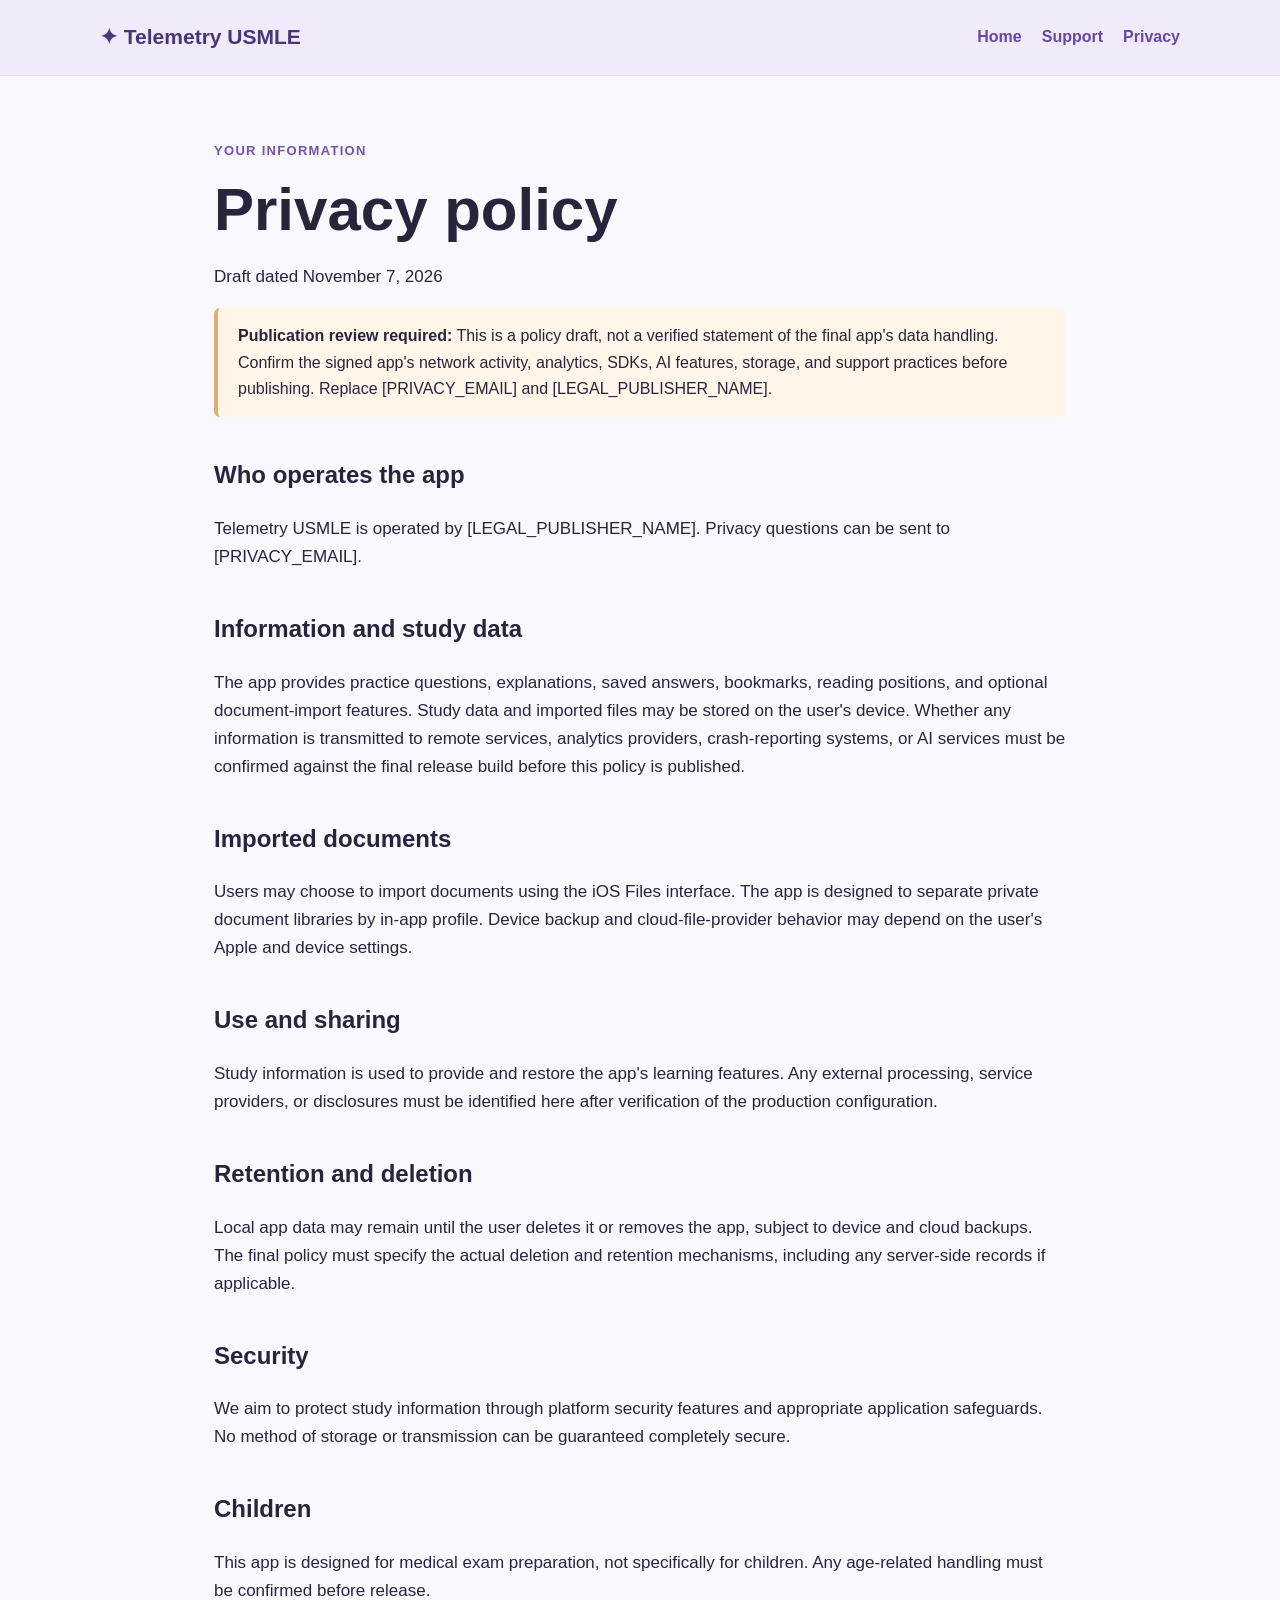
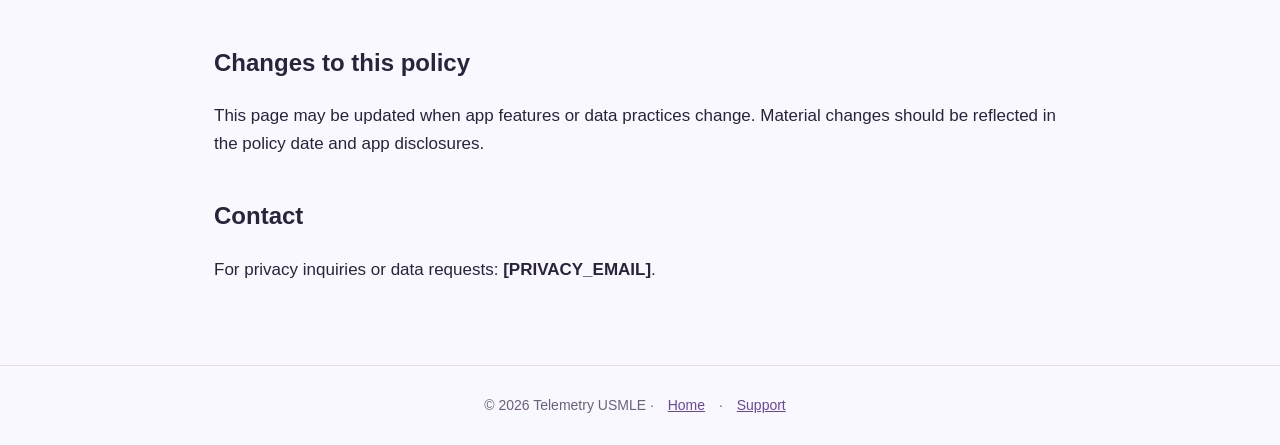
==== privacy.html @ 8b522fc5 "Add files via upload" ====
<!doctype html><html lang="en"><head><meta charset="utf-8"><meta name="viewport" content="width=device-width,initial-scale=1"><title>Privacy Policy | Telemetry USMLE</title><link rel="stylesheet" href="style.css"></head><body><header><a class="brand" href="index.html">✦ Telemetry USMLE</a><nav><a href="index.html">Home</a><a href="support.html">Support</a><a href="privacy.html">Privacy</a></nav></header><main><div class="eyebrow">Your information</div><h1>Privacy policy</h1><p>Draft dated November 7, 2026</p><div class="note"><strong>Publication review required:</strong> This is a policy draft, not a verified statement of the final app's data handling. Confirm the signed app's network activity, analytics, SDKs, AI features, storage, and support practices before publishing. Replace [PRIVACY_EMAIL] and [LEGAL_PUBLISHER_NAME].</div><h2>Who operates the app</h2><p>Telemetry USMLE is operated by [LEGAL_PUBLISHER_NAME]. Privacy questions can be sent to [PRIVACY_EMAIL].</p><h2>Information and study data</h2><p>The app provides practice questions, explanations, saved answers, bookmarks, reading positions, and optional document-import features. Study data and imported files may be stored on the user's device. Whether any information is transmitted to remote services, analytics providers, crash-reporting systems, or AI services must be confirmed against the final release build before this policy is published.</p><h2>Imported documents</h2><p>Users may choose to import documents using the iOS Files interface. The app is designed to separate private document libraries by in-app profile. Device backup and cloud-file-provider behavior may depend on the user's Apple and device settings.</p><h2>Use and sharing</h2><p>Study information is used to provide and restore the app's learning features. Any external processing, service providers, or disclosures must be identified here after verification of the production configuration.</p><h2>Retention and deletion</h2><p>Local app data may remain until the user deletes it or removes the app, subject to device and cloud backups. The final policy must specify the actual deletion and retention mechanisms, including any server-side records if applicable.</p><h2>Security</h2><p>We aim to protect study information through platform security features and appropriate application safeguards. No method of storage or transmission can be guaranteed completely secure.</p><h2>Children</h2><p>This app is designed for medical exam preparation, not specifically for children. Any age-related handling must be confirmed before release.</p><h2>Changes to this policy</h2><p>This page may be updated when app features or data practices change. Material changes should be reflected in the policy date and app disclosures.</p><h2>Contact</h2><p>For privacy inquiries or data requests: <strong>[PRIVACY_EMAIL]</strong>.</p></main><footer>© 2026 Telemetry USMLE · <a href="index.html">Home</a> · <a href="support.html">Support</a></footer></body></html>
---- style.css ----
:root{font-family:Inter,-apple-system,BlinkMacSystemFont,'Segoe UI',sans-serif;color:#29243b;background:#faf8ff}*{box-sizing:border-box}body{margin:0;line-height:1.65}header{background:#f0eafa;border-bottom:1px solid #e4dbf2;padding:20px max(6%,calc((100% - 1080px)/2));display:flex;justify-content:space-between;align-items:center;gap:20px;flex-wrap:wrap}a{color:#6747a3}nav a{margin-left:20px;text-decoration:none;font-weight:600}.brand{font-weight:800;color:#493579;text-decoration:none;font-size:21px}main{max-width:900px;margin:auto;padding:64px 24px}.hero{padding:35px 0 55px}.eyebrow{color:#7353ad;font-weight:700;letter-spacing:.1em;text-transform:uppercase;font-size:13px}h1{font-size:clamp(36px,6vw,60px);line-height:1.12;margin:15px 0 20px}h2{margin-top:38px;font-size:24px}p,li{font-size:17px}.lead{font-size:21px;color:#5b526d;max-width:690px}.pill{display:inline-block;background:#e7f5ed;border-radius:20px;padding:5px 14px;color:#245f4d;font-size:13px;font-weight:700}.button{display:inline-block;background:#7457ae;color:white;padding:13px 22px;border-radius:12px;text-decoration:none;font-weight:700;margin:14px 12px 0 0}.button.secondary{background:#efe8fa;color:#594088}.cards{display:grid;grid-template-columns:repeat(auto-fit,minmax(230px,1fr));gap:16px;margin-top:30px}.card{background:white;border:1px solid #e9e1f2;border-radius:18px;padding:23px}.note{background:#fff5e8;border-left:4px solid #dfad6c;padding:15px 20px;border-radius:6px}footer{padding:28px 6%;border-top:1px solid #e4dbf2;text-align:center;color:#6b617a;font-size:14px}footer a{margin:0 10px}@media(max-width:600px){nav a{margin:0 12px 0 0}main{padding:40px 20px}}
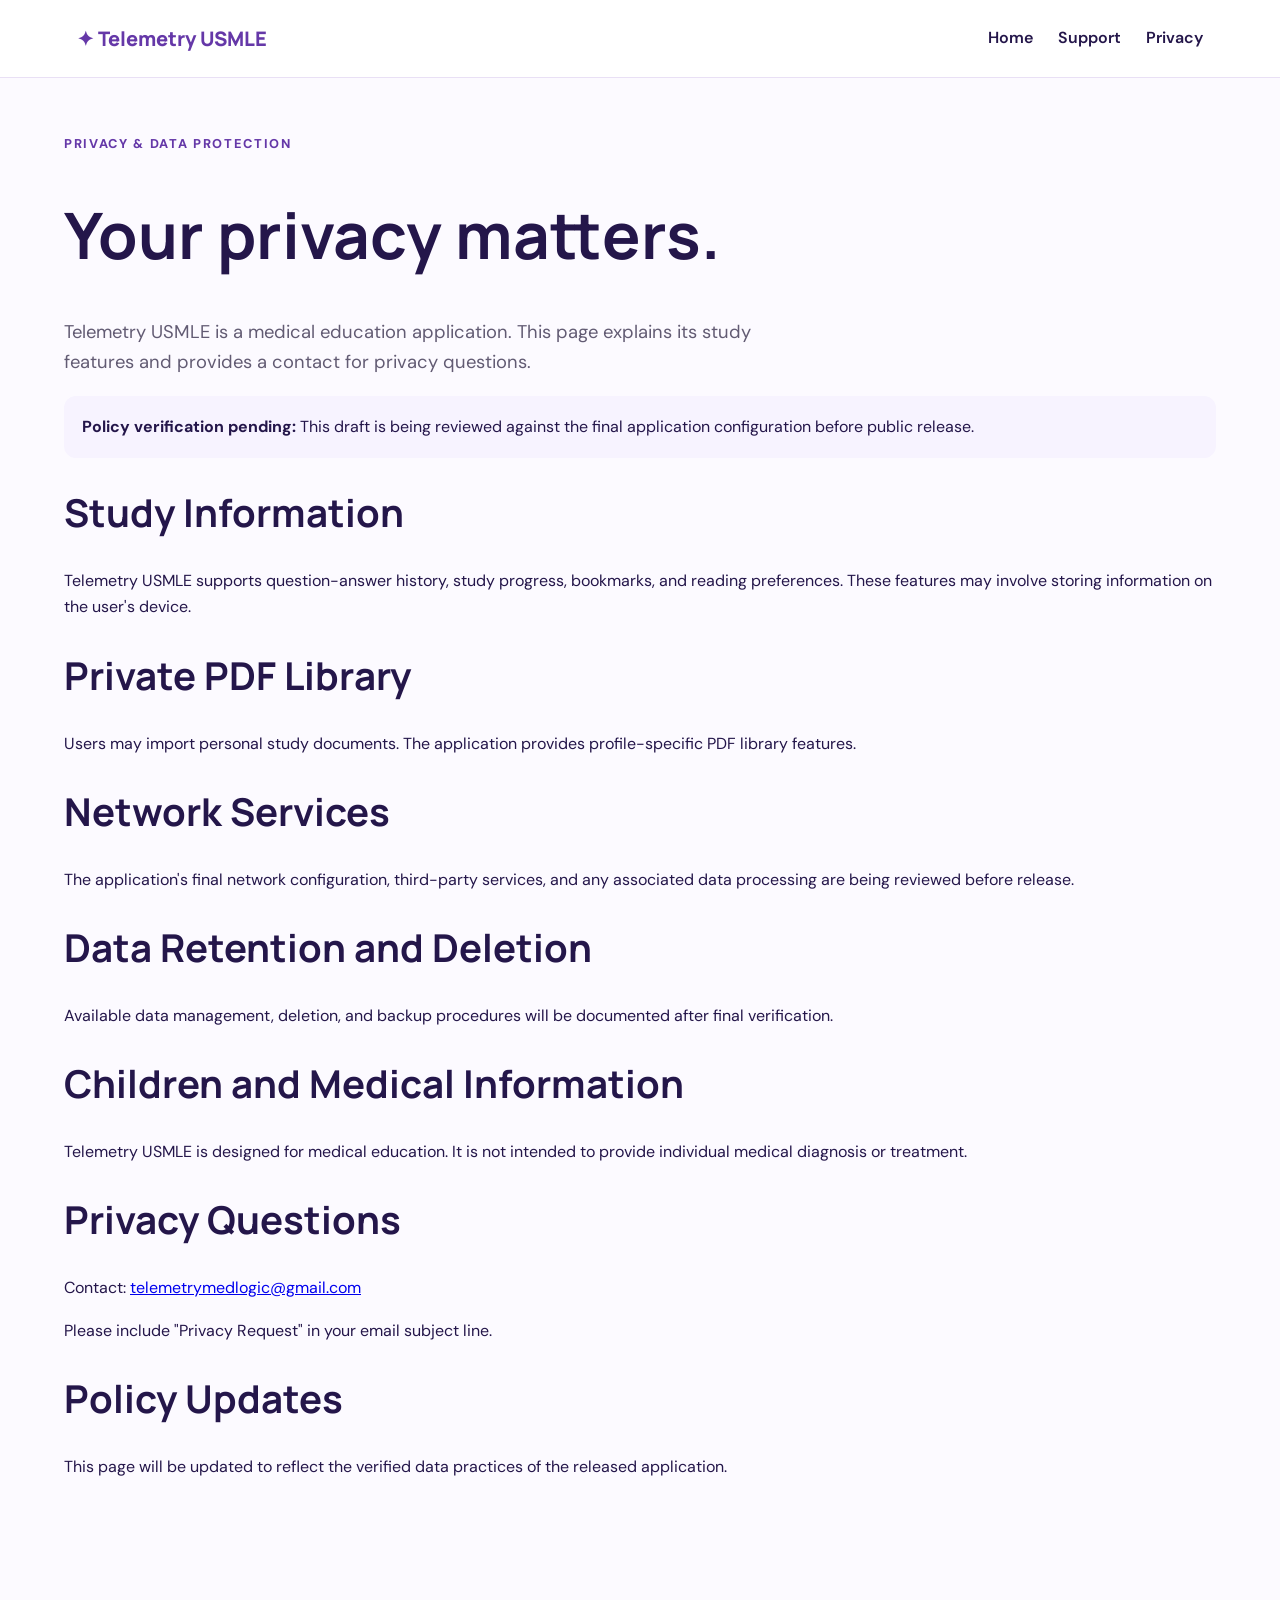
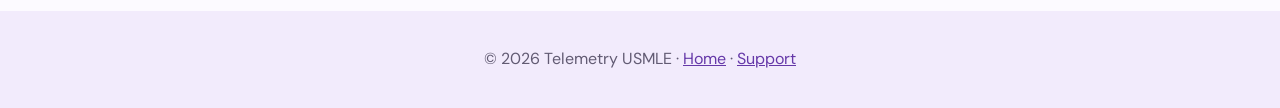
==== commit 72717398: "Update privacy.html" ====
--- a/privacy.html
+++ b/privacy.html
@@ -1 +1,99 @@
-<!doctype html><html lang="en"><head><meta charset="utf-8"><meta name="viewport" content="width=device-width,initial-scale=1"><title>Privacy Policy | Telemetry USMLE</title><link rel="stylesheet" href="style.css"></head><body><header><a class="brand" href="index.html">✦ Telemetry USMLE</a><nav><a href="index.html">Home</a><a href="support.html">Support</a><a href="privacy.html">Privacy</a></nav></header><main><div class="eyebrow">Your information</div><h1>Privacy policy</h1><p>Draft dated November 7, 2026</p><div class="note"><strong>Publication review required:</strong> This is a policy draft, not a verified statement of the final app's data handling. Confirm the signed app's network activity, analytics, SDKs, AI features, storage, and support practices before publishing. Replace [PRIVACY_EMAIL] and [LEGAL_PUBLISHER_NAME].</div><h2>Who operates the app</h2><p>Telemetry USMLE is operated by [LEGAL_PUBLISHER_NAME]. Privacy questions can be sent to [PRIVACY_EMAIL].</p><h2>Information and study data</h2><p>The app provides practice questions, explanations, saved answers, bookmarks, reading positions, and optional document-import features. Study data and imported files may be stored on the user's device. Whether any information is transmitted to remote services, analytics providers, crash-reporting systems, or AI services must be confirmed against the final release build before this policy is published.</p><h2>Imported documents</h2><p>Users may choose to import documents using the iOS Files interface. The app is designed to separate private document libraries by in-app profile. Device backup and cloud-file-provider behavior may depend on the user's Apple and device settings.</p><h2>Use and sharing</h2><p>Study information is used to provide and restore the app's learning features. Any external processing, service providers, or disclosures must be identified here after verification of the production configuration.</p><h2>Retention and deletion</h2><p>Local app data may remain until the user deletes it or removes the app, subject to device and cloud backups. The final policy must specify the actual deletion and retention mechanisms, including any server-side records if applicable.</p><h2>Security</h2><p>We aim to protect study information through platform security features and appropriate application safeguards. No method of storage or transmission can be guaranteed completely secure.</p><h2>Children</h2><p>This app is designed for medical exam preparation, not specifically for children. Any age-related handling must be confirmed before release.</p><h2>Changes to this policy</h2><p>This page may be updated when app features or data practices change. Material changes should be reflected in the policy date and app disclosures.</p><h2>Contact</h2><p>For privacy inquiries or data requests: <strong>[PRIVACY_EMAIL]</strong>.</p></main><footer>© 2026 Telemetry USMLE · <a href="index.html">Home</a> · <a href="support.html">Support</a></footer></body></html>
+
+<!DOCTYPE html>
+<html lang="en">
+<head>
+  <meta charset="UTF-8">
+  <meta name="viewport" content="width=device-width, initial-scale=1">
+  <meta name="description" content="Privacy information for Telemetry USMLE.">
+  <title>Privacy Policy | Telemetry USMLE</title>
+  <link rel="stylesheet" href="style.css">
+</head>
+<body>
+  <header>
+    <a class="brand" href="index.html">✦ Telemetry USMLE</a>
+    <nav aria-label="Main navigation">
+      <a href="index.html">Home</a>
+      <a href="support.html">Support</a>
+      <a href="privacy.html">Privacy</a>
+    </nav>
+  </header>
+
+  <main>
+    <div class="eyebrow">Privacy & Data Protection</div>
+    <h1>Your privacy matters.</h1>
+    <p class="lead">
+      Telemetry USMLE is a medical education application.
+      This page explains its study features and
+      provides a contact for privacy questions.
+    </p>
+
+    <div class="note">
+      <strong>Policy verification pending:</strong>
+      This draft is being reviewed against the
+      final application configuration before
+      public release.
+    </div>
+
+    <h2>Study Information</h2>
+    <p>
+      Telemetry USMLE supports question-answer history,
+      study progress, bookmarks, and reading preferences.
+      These features may involve storing information
+      on the user's device.
+    </p>
+
+    <h2>Private PDF Library</h2>
+    <p>
+      Users may import personal study documents.
+      The application provides profile-specific
+      PDF library features.
+    </p>
+
+    <h2>Network Services</h2>
+    <p>
+      The application's final network configuration,
+      third-party services, and any associated
+      data processing are being reviewed before release.
+    </p>
+
+    <h2>Data Retention and Deletion</h2>
+    <p>
+      Available data management, deletion,
+      and backup procedures will be documented
+      after final verification.
+    </p>
+
+    <h2>Children and Medical Information</h2>
+    <p>
+      Telemetry USMLE is designed for medical education.
+      It is not intended to provide individual medical
+      diagnosis or treatment.
+    </p>
+
+    <h2>Privacy Questions</h2>
+    <p>
+      Contact:
+      <a href="mailto:telemetrymedlogic@gmail.com">
+        telemetrymedlogic@gmail.com
+      </a>
+    </p>
+
+    <p>
+      Please include "Privacy Request" in your
+      email subject line.
+    </p>
+
+    <h2>Policy Updates</h2>
+    <p>
+      This page will be updated to reflect the
+      verified data practices of the released application.
+    </p>
+  </main>
+
+  <footer>
+    © 2026 Telemetry USMLE ·
+    <a href="index.html">Home</a> ·
+    <a href="support.html">Support</a>
+  </footer>
+</body>
+</html>
--- a/style.css
+++ b/style.css
@@ -1 +1,140 @@
-:root{font-family:Inter,-apple-system,BlinkMacSystemFont,'Segoe UI',sans-serif;color:#29243b;background:#faf8ff}*{box-sizing:border-box}body{margin:0;line-height:1.65}header{background:#f0eafa;border-bottom:1px solid #e4dbf2;padding:20px max(6%,calc((100% - 1080px)/2));display:flex;justify-content:space-between;align-items:center;gap:20px;flex-wrap:wrap}a{color:#6747a3}nav a{margin-left:20px;text-decoration:none;font-weight:600}.brand{font-weight:800;color:#493579;text-decoration:none;font-size:21px}main{max-width:900px;margin:auto;padding:64px 24px}.hero{padding:35px 0 55px}.eyebrow{color:#7353ad;font-weight:700;letter-spacing:.1em;text-transform:uppercase;font-size:13px}h1{font-size:clamp(36px,6vw,60px);line-height:1.12;margin:15px 0 20px}h2{margin-top:38px;font-size:24px}p,li{font-size:17px}.lead{font-size:21px;color:#5b526d;max-width:690px}.pill{display:inline-block;background:#e7f5ed;border-radius:20px;padding:5px 14px;color:#245f4d;font-size:13px;font-weight:700}.button{display:inline-block;background:#7457ae;color:white;padding:13px 22px;border-radius:12px;text-decoration:none;font-weight:700;margin:14px 12px 0 0}.button.secondary{background:#efe8fa;color:#594088}.cards{display:grid;grid-template-columns:repeat(auto-fit,minmax(230px,1fr));gap:16px;margin-top:30px}.card{background:white;border:1px solid #e9e1f2;border-radius:18px;padding:23px}.note{background:#fff5e8;border-left:4px solid #dfad6c;padding:15px 20px;border-radius:6px}footer{padding:28px 6%;border-top:1px solid #e4dbf2;text-align:center;color:#6b617a;font-size:14px}footer a{margin:0 10px}@media(max-width:600px){nav a{margin:0 12px 0 0}main{padding:40px 20px}}
+
+@import url('https://fonts.googleapis.com/css2?family=DM+Sans:wght@400;500;600;700&family=Manrope:wght@400;500;600;700;800&display=swap');
+
+:root {
+  --ink: #24164a;
+  --purple: #6538a8;
+  --violet: #8052c5;
+  --soft: #f7f3ff;
+  --line: #e9e0f5;
+  --muted: #625b73;
+}
+
+* { box-sizing: border-box; }
+
+body {
+  margin: 0;
+  color: var(--ink);
+  background: #fcfaff;
+  font-family: 'DM Sans', sans-serif;
+  line-height: 1.65;
+}
+
+header {
+  display: flex;
+  justify-content: space-between;
+  align-items: center;
+  padding: 22px 6%;
+  background: white;
+  border-bottom: 1px solid var(--line);
+}
+
+.brand {
+  font-family: Manrope, sans-serif;
+  font-weight: 800;
+  font-size: 1.25rem;
+  color: var(--purple);
+  text-decoration: none;
+}
+
+nav { display: flex; gap: 25px; }
+
+nav a {
+  color: var(--ink);
+  font-weight: 600;
+  text-decoration: none;
+}
+
+nav a:hover { color: var(--violet); }
+
+main {
+  width: min(1160px, 90%);
+  margin: 0 auto;
+  padding: 55px 0;
+}
+
+h1, h2, h3 {
+  font-family: Manrope, sans-serif;
+  line-height: 1.2;
+}
+
+h1 { font-size: clamp(2.5rem, 5vw, 4.5rem); }
+h2 { font-size: clamp(1.6rem, 3vw, 2.5rem); }
+
+.lead {
+  font-size: 1.15rem;
+  color: var(--muted);
+  max-width: 700px;
+}
+
+.eyebrow {
+  color: var(--purple);
+  text-transform: uppercase;
+  letter-spacing: .13em;
+  font-size: .8rem;
+  font-weight: 800;
+}
+
+.hero {
+  display: grid;
+  grid-template-columns: 1fr 1fr;
+  gap: 45px;
+  align-items: center;
+  padding: 55px 0;
+}
+
+.hero img, .feature-image {
+  width: 100%;
+  border-radius: 24px;
+  object-fit: cover;
+}
+
+.card {
+  background: white;
+  border: 1px solid var(--line);
+  border-radius: 20px;
+  padding: 28px;
+  box-shadow: 0 12px 35px rgba(55, 30, 100, .06);
+}
+
+.grid {
+  display: grid;
+  grid-template-columns: repeat(3, 1fr);
+  gap: 20px;
+}
+
+.button, .btn {
+  display: inline-block;
+  padding: 13px 25px;
+  border-radius: 12px;
+  background: var(--purple);
+  color: white;
+  font-weight: 700;
+  text-decoration: none;
+}
+
+.button:hover, .btn:hover { background: #4b2687; }
+
+.note {
+  padding: 18px;
+  border-radius: 12px;
+  background: var(--soft);
+}
+
+footer {
+  margin-top: 60px;
+  padding: 35px 6%;
+  text-align: center;
+  background: #f2ebfc;
+  color: var(--muted);
+}
+
+footer a { color: var(--purple); }
+
+@media (max-width: 760px) {
+  header { flex-direction: column; gap: 15px; }
+  nav { flex-wrap: wrap; justify-content: center; }
+  .hero { grid-template-columns: 1fr; }
+  .grid { grid-template-columns: 1fr; }
+  main { padding: 30px 0; }
+}
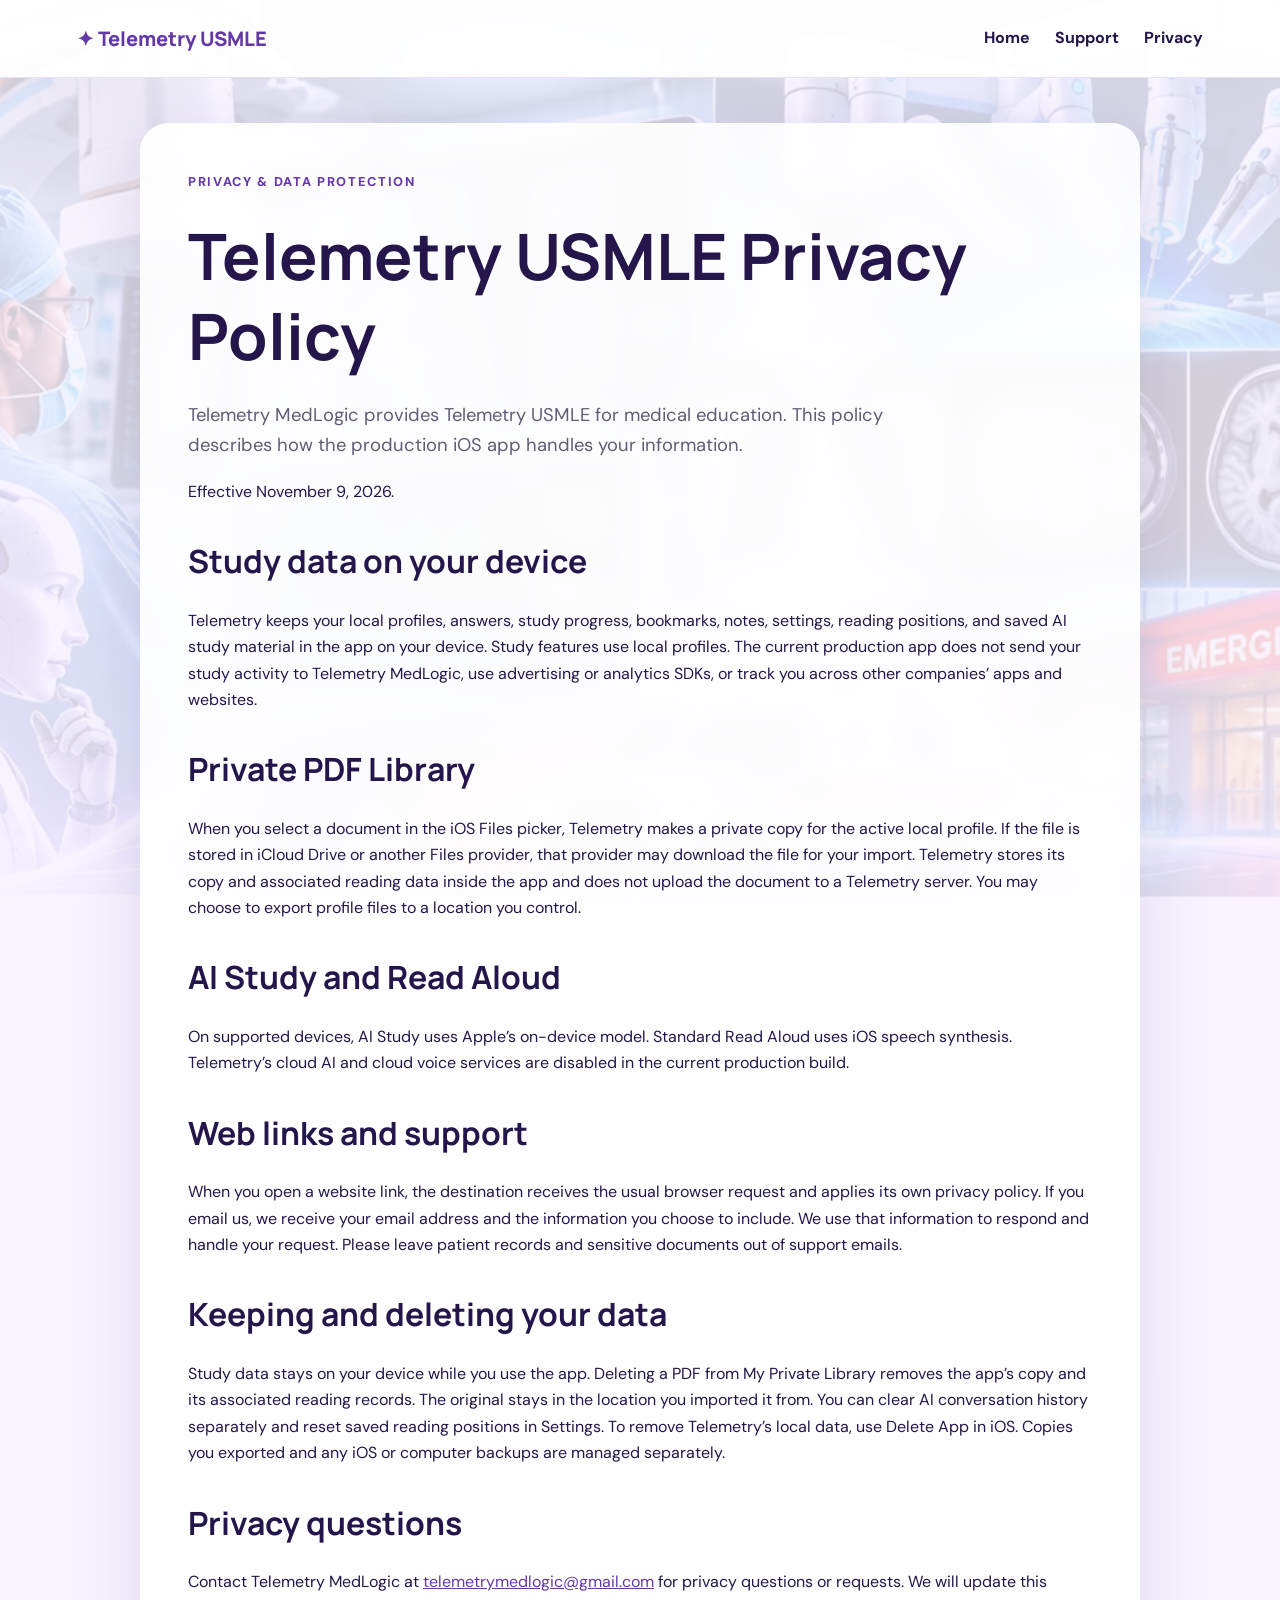
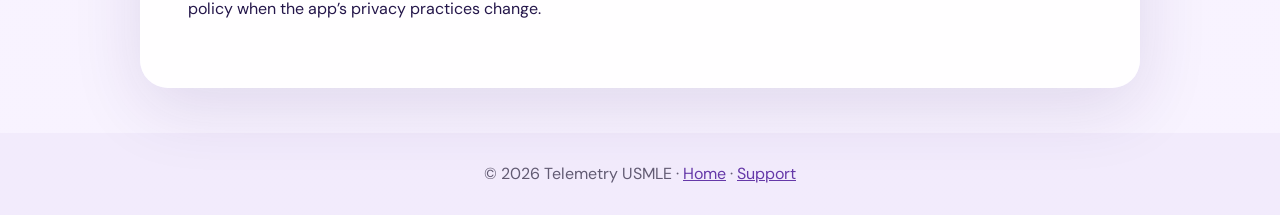
==== commit c30c0023: "Publish verified Telemetry USMLE privacy policy" ====
--- a/privacy.html
+++ b/privacy.html
@@ -1,10 +1,9 @@
-
 <!DOCTYPE html>
 <html lang="en">
 <head>
   <meta charset="UTF-8">
   <meta name="viewport" content="width=device-width, initial-scale=1">
-  <meta name="description" content="Privacy information for Telemetry USMLE.">
+  <meta name="description" content="How Telemetry USMLE handles your study data and private documents.">
   <title>Privacy Policy | Telemetry USMLE</title>
   <link rel="stylesheet" href="style.css">
 </head>
@@ -14,80 +13,33 @@
     <nav aria-label="Main navigation">
       <a href="index.html">Home</a>
       <a href="support.html">Support</a>
-      <a href="privacy.html">Privacy</a>
+      <a href="privacy.html" aria-current="page">Privacy</a>
     </nav>
   </header>
 
   <main>
-    <div class="eyebrow">Privacy & Data Protection</div>
-    <h1>Your privacy matters.</h1>
-    <p class="lead">
-      Telemetry USMLE is a medical education application.
-      This page explains its study features and
-      provides a contact for privacy questions.
-    </p>
+    <div class="eyebrow">Privacy &amp; Data Protection</div>
+    <h1>Telemetry USMLE Privacy Policy</h1>
+    <p class="lead">Telemetry MedLogic provides Telemetry USMLE for medical education. This policy describes how the production iOS app handles your information.</p>
+    <p>Effective November 9, 2026.</p>
 
-    <div class="note">
-      <strong>Policy verification pending:</strong>
-      This draft is being reviewed against the
-      final application configuration before
-      public release.
-    </div>
-
-    <h2>Study Information</h2>
-    <p>
-      Telemetry USMLE supports question-answer history,
-      study progress, bookmarks, and reading preferences.
-      These features may involve storing information
-      on the user's device.
-    </p>
+    <h2>Study data on your device</h2>
+    <p>Telemetry keeps your local profiles, answers, study progress, bookmarks, notes, settings, reading positions, and saved AI study material in the app on your device. Study features use local profiles. The current production app does not send your study activity to Telemetry MedLogic, use advertising or analytics SDKs, or track you across other companies’ apps and websites.</p>
 
     <h2>Private PDF Library</h2>
-    <p>
-      Users may import personal study documents.
-      The application provides profile-specific
-      PDF library features.
-    </p>
+    <p>When you select a document in the iOS Files picker, Telemetry makes a private copy for the active local profile. If the file is stored in iCloud Drive or another Files provider, that provider may download the file for your import. Telemetry stores its copy and associated reading data inside the app and does not upload the document to a Telemetry server. You may choose to export profile files to a location you control.</p>
 
-    <h2>Network Services</h2>
-    <p>
-      The application's final network configuration,
-      third-party services, and any associated
-      data processing are being reviewed before release.
-    </p>
+    <h2>AI Study and Read Aloud</h2>
+    <p>On supported devices, AI Study uses Apple’s on-device model. Standard Read Aloud uses iOS speech synthesis. Telemetry’s cloud AI and cloud voice services are disabled in the current production build.</p>
 
-    <h2>Data Retention and Deletion</h2>
-    <p>
-      Available data management, deletion,
-      and backup procedures will be documented
-      after final verification.
-    </p>
+    <h2>Web links and support</h2>
+    <p>When you open a website link, the destination receives the usual browser request and applies its own privacy policy. If you email us, we receive your email address and the information you choose to include. We use that information to respond and handle your request. Please leave patient records and sensitive documents out of support emails.</p>
 
-    <h2>Children and Medical Information</h2>
-    <p>
-      Telemetry USMLE is designed for medical education.
-      It is not intended to provide individual medical
-      diagnosis or treatment.
-    </p>
+    <h2>Keeping and deleting your data</h2>
+    <p>Study data stays on your device while you use the app. Deleting a PDF from My Private Library removes the app’s copy and its associated reading records. The original stays in the location you imported it from. You can clear AI conversation history separately and reset saved reading positions in Settings. To remove Telemetry’s local data, use Delete App in iOS. Copies you exported and any iOS or computer backups are managed separately.</p>
 
-    <h2>Privacy Questions</h2>
-    <p>
-      Contact:
-      <a href="mailto:telemetrymedlogic@gmail.com">
-        telemetrymedlogic@gmail.com
-      </a>
-    </p>
-
-    <p>
-      Please include "Privacy Request" in your
-      email subject line.
-    </p>
-
-    <h2>Policy Updates</h2>
-    <p>
-      This page will be updated to reflect the
-      verified data practices of the released application.
-    </p>
+    <h2>Privacy questions</h2>
+    <p>Contact Telemetry MedLogic at <a href="mailto:telemetrymedlogic@gmail.com">telemetrymedlogic@gmail.com</a> for privacy questions or requests. We will update this policy when the app’s privacy practices change.</p>
   </main>
 
   <footer>
--- a/style.css
+++ b/style.css
@@ -5,136 +5,203 @@
   --ink: #24164a;
   --purple: #6538a8;
   --violet: #8052c5;
-  --soft: #f7f3ff;
+  --muted: #625b73;
   --line: #e9e0f5;
-  --muted: #625b73;
-}
-
-* { box-sizing: border-box; }
+}
+
+* {
+  box-sizing: border-box;
+}
+
+html {
+  min-height: 100%;
+}
 
 body {
   margin: 0;
+  min-height: 100vh;
   color: var(--ink);
-  background: #fcfaff;
   font-family: 'DM Sans', sans-serif;
   line-height: 1.65;
-}
+
+  background:
+    linear-gradient(
+      180deg,
+      rgba(248,243,255,0.84),
+      rgba(248,243,255,0.90)
+    ),
+    url("medical-hero.webp") center center / cover
+    fixed no-repeat;
+
+  background-color: #f7f1ff;
+}
+
+/* Navigation */
 
 header {
+  position: relative;
+  z-index: 2;
   display: flex;
   justify-content: space-between;
   align-items: center;
+  gap: 20px;
   padding: 22px 6%;
-  background: white;
+  background: rgba(255,255,255,0.94);
   border-bottom: 1px solid var(--line);
 }
 
 .brand {
-  font-family: Manrope, sans-serif;
+  font-family: 'Manrope', sans-serif;
+  font-size: 1.25rem;
   font-weight: 800;
-  font-size: 1.25rem;
   color: var(--purple);
   text-decoration: none;
 }
 
-nav { display: flex; gap: 25px; }
+nav {
+  display: flex;
+  gap: 25px;
+}
 
 nav a {
   color: var(--ink);
-  font-weight: 600;
+  font-weight: 700;
   text-decoration: none;
 }
 
-nav a:hover { color: var(--violet); }
+nav a:hover {
+  color: var(--violet);
+}
+
+/* Main content */
 
 main {
-  width: min(1160px, 90%);
-  margin: 0 auto;
-  padding: 55px 0;
+  width: min(1000px, 92%);
+  margin: 45px auto;
+  padding: 48px;
+  border-radius: 28px;
+
+  background: rgba(255,255,255,0.90);
+  box-shadow: 0 20px 70px rgba(49,24,95,0.12);
+  backdrop-filter: blur(12px);
 }
 
 h1, h2, h3 {
-  font-family: Manrope, sans-serif;
-  line-height: 1.2;
-}
-
-h1 { font-size: clamp(2.5rem, 5vw, 4.5rem); }
-h2 { font-size: clamp(1.6rem, 3vw, 2.5rem); }
+  font-family: 'Manrope', sans-serif;
+  line-height: 1.25;
+}
+
+h1 {
+  font-size: clamp(2.4rem, 5vw, 4rem);
+  margin: 24px 0;
+}
+
+h2 {
+  font-size: clamp(1.5rem, 3vw, 2rem);
+  margin-top: 36px;
+}
+
+h3 {
+  font-size: 1.1rem;
+  margin-top: 24px;
+}
+
+p {
+  margin-bottom: 18px;
+}
 
 .lead {
   font-size: 1.15rem;
   color: var(--muted);
-  max-width: 700px;
+  max-width: 760px;
 }
 
 .eyebrow {
   color: var(--purple);
   text-transform: uppercase;
-  letter-spacing: .13em;
-  font-size: .8rem;
+  letter-spacing: 0.13em;
+  font-size: 0.8rem;
   font-weight: 800;
 }
 
-.hero {
-  display: grid;
-  grid-template-columns: 1fr 1fr;
-  gap: 45px;
-  align-items: center;
-  padding: 55px 0;
-}
-
-.hero img, .feature-image {
-  width: 100%;
-  border-radius: 24px;
-  object-fit: cover;
-}
+/* Support cards */
 
 .card {
-  background: white;
+  background: rgba(255,255,255,0.92);
   border: 1px solid var(--line);
   border-radius: 20px;
   padding: 28px;
-  box-shadow: 0 12px 35px rgba(55, 30, 100, .06);
-}
-
-.grid {
-  display: grid;
-  grid-template-columns: repeat(3, 1fr);
-  gap: 20px;
-}
-
-.button, .btn {
-  display: inline-block;
-  padding: 13px 25px;
-  border-radius: 12px;
-  background: var(--purple);
-  color: white;
-  font-weight: 700;
-  text-decoration: none;
-}
-
-.button:hover, .btn:hover { background: #4b2687; }
+  margin: 28px 0;
+  box-shadow: 0 12px 35px rgba(55,30,100,0.06);
+}
+
+/* Privacy notices */
 
 .note {
-  padding: 18px;
-  border-radius: 12px;
-  background: var(--soft);
-}
+  padding: 18px 22px;
+  border-radius: 14px;
+  background: #f3edfc;
+  border: 1px solid #e7daf7;
+}
+
+/* Links */
+
+main a {
+  color: var(--purple);
+  overflow-wrap: anywhere;
+}
+
+main a:hover {
+  color: #4b2687;
+}
+
+/* Footer */
 
 footer {
-  margin-top: 60px;
-  padding: 35px 6%;
+  padding: 28px 6%;
   text-align: center;
-  background: #f2ebfc;
+  background: rgba(242,235,252,0.94);
   color: var(--muted);
 }
 
-footer a { color: var(--purple); }
+footer a {
+  color: var(--purple);
+}
+
+/* Mobile */
 
 @media (max-width: 760px) {
-  header { flex-direction: column; gap: 15px; }
-  nav { flex-wrap: wrap; justify-content: center; }
-  .hero { grid-template-columns: 1fr; }
-  .grid { grid-template-columns: 1fr; }
-  main { padding: 30px 0; }
-}
+  body {
+    background-attachment: scroll;
+  }
+
+  header {
+    flex-direction: column;
+    padding: 18px;
+  }
+
+  nav {
+    justify-content: center;
+    flex-wrap: wrap;
+    gap: 20px;
+  }
+
+  main {
+    width: 94%;
+    margin: 22px auto;
+    padding: 26px 20px;
+    border-radius: 20px;
+  }
+
+  .card {
+    padding: 20px;
+  }
+
+  h1 {
+    font-size: 2.3rem;
+  }
+
+  .lead {
+    font-size: 1rem;
+  }
+}
